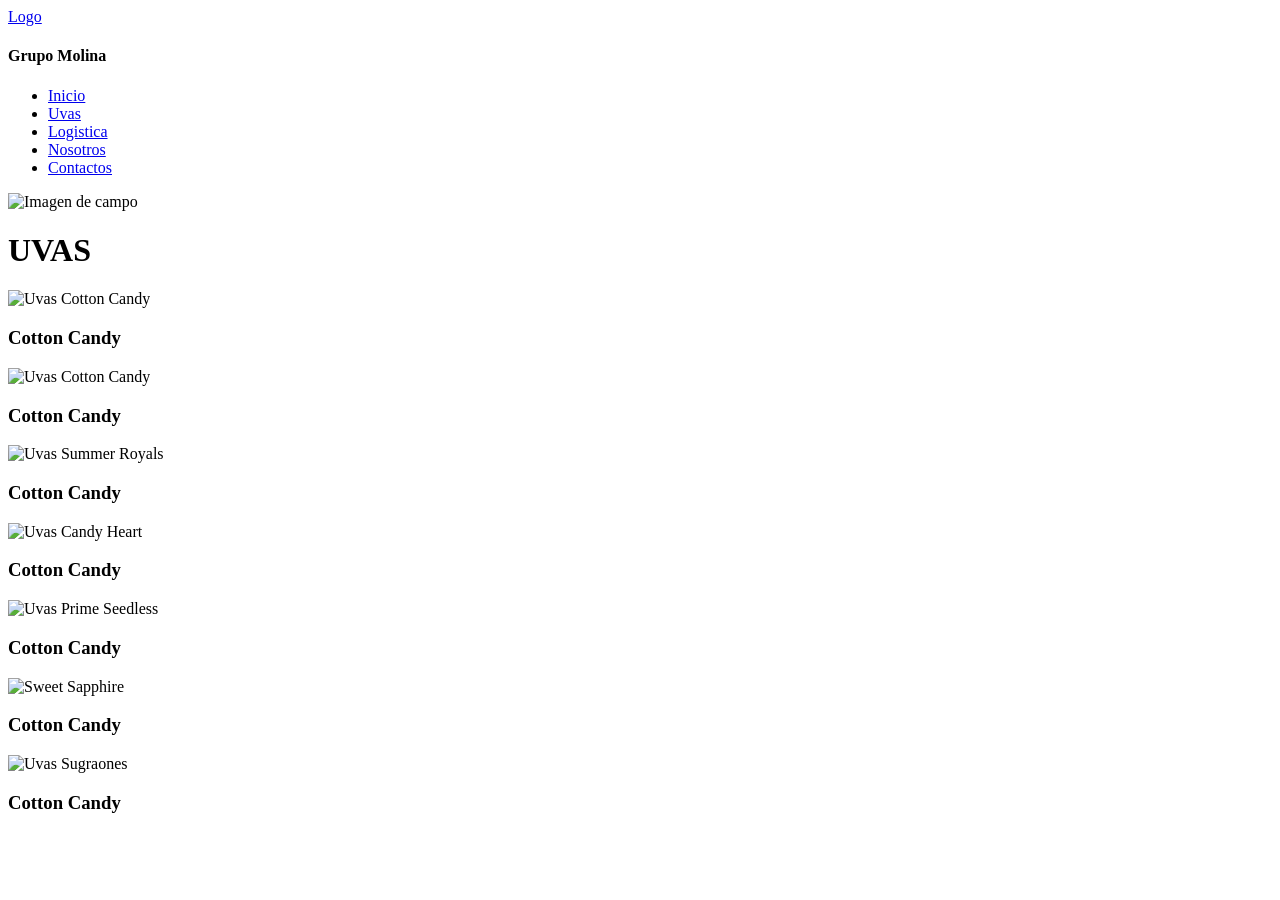
==== 03_SitioWeb/paginas/Catalogo.html @ 831503ab "Reestructura de arquitectura correcion de hojas estilos, implementacion de reglas, pagina, inicio, c" ====
<!DOCTYPE html>
<html lang="en">

<head>
    <meta charset="UTF-8">
    <meta name="viewport" content="width=device-width, initial-scale=1.0">
    <title>Catalogo de Uvas</title>
</head>

<body>
    <header>
        <a href=#>Logo</a>
        <h4>Grupo Molina</h4>
        <nav>
            <ul>
                <li> <a href=#>Inicio</a> </li>
                <li> <a href=#>Uvas</a> </li>
                <li> <a href=#>Logistica</a> </li>
                <li> <a href=#>Nosotros</a> </li>
                <li> <a href=#>Contactos</a> </li>
            </ul>
        </nav>
    <img src="FondoUvas.jpg" alt="Imagen de campo">
    <h1>UVAS</h1>
    </header>
    <aside>
        
    </aside>
    <section>
        <div>
            <img src="Img/CottonCandy.jpg" alt=" Uvas Cotton Candy">
            <h3>Cotton Candy</h3>
        </div>
        <div>
            <img src="Img/CottonCandy.jpg" alt=" Uvas Cotton Candy">
            <h3>Cotton Candy</h3>
        </div>
        <div>
            <img src="Img/SummerRoyals.jpg" alt=" Uvas Summer Royals">
            <h3>Cotton Candy</h3>
        </div>
        <div>
            <img src="Img/CandyHeart.jpg" alt=" Uvas Candy Heart">
            <h3>Cotton Candy</h3>
        </div>
        <div>
            <img src="Img/PrimeSeedless.jpg" alt=" Uvas Prime Seedless">
            <h3>Cotton Candy</h3>
        </div>
         <div>
            <img src="Img/SweetSapphire.jpg" alt=" Sweet Sapphire">
            <h3>Cotton Candy</h3>
        </div>
        <div>
            <img src="Img/Sugraones.jpg" alt=" Uvas Sugraones">
            <h3>Cotton Candy</h3>
        </div>
    </section>
</body>

</html>
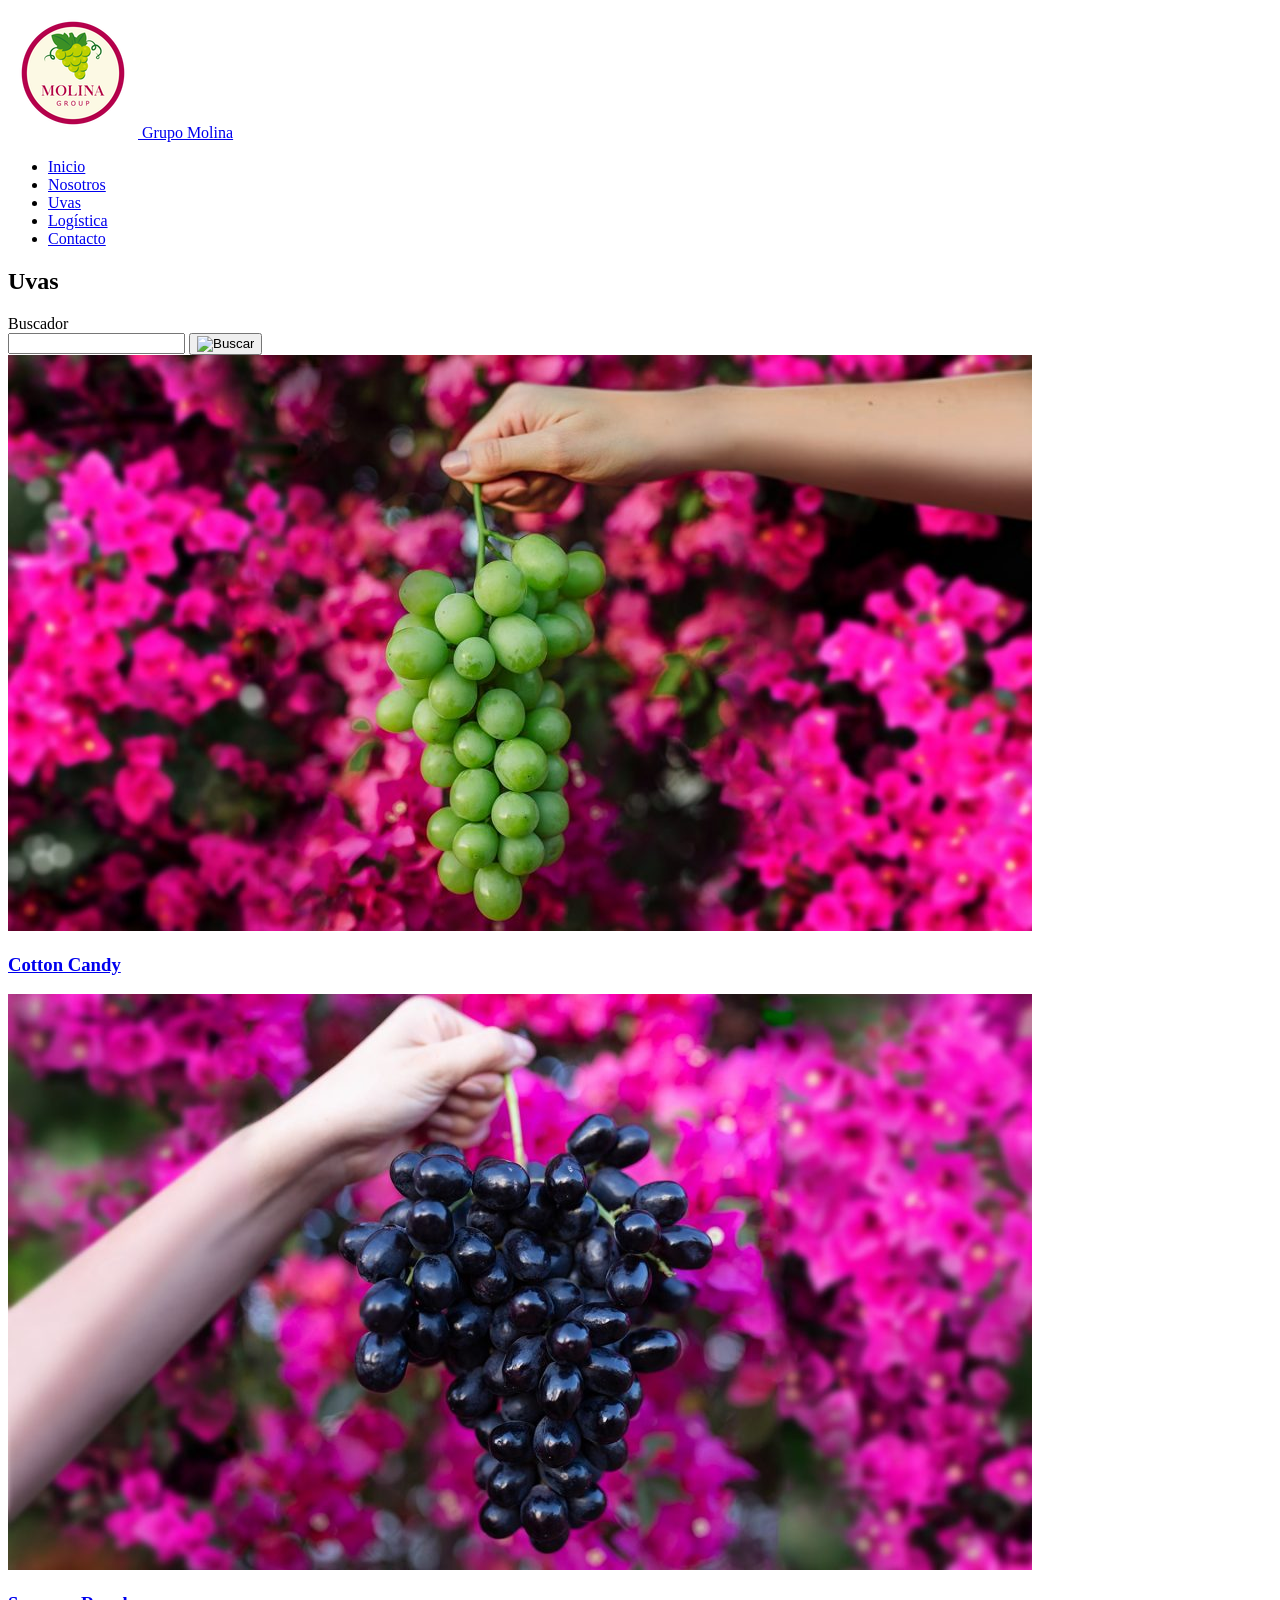
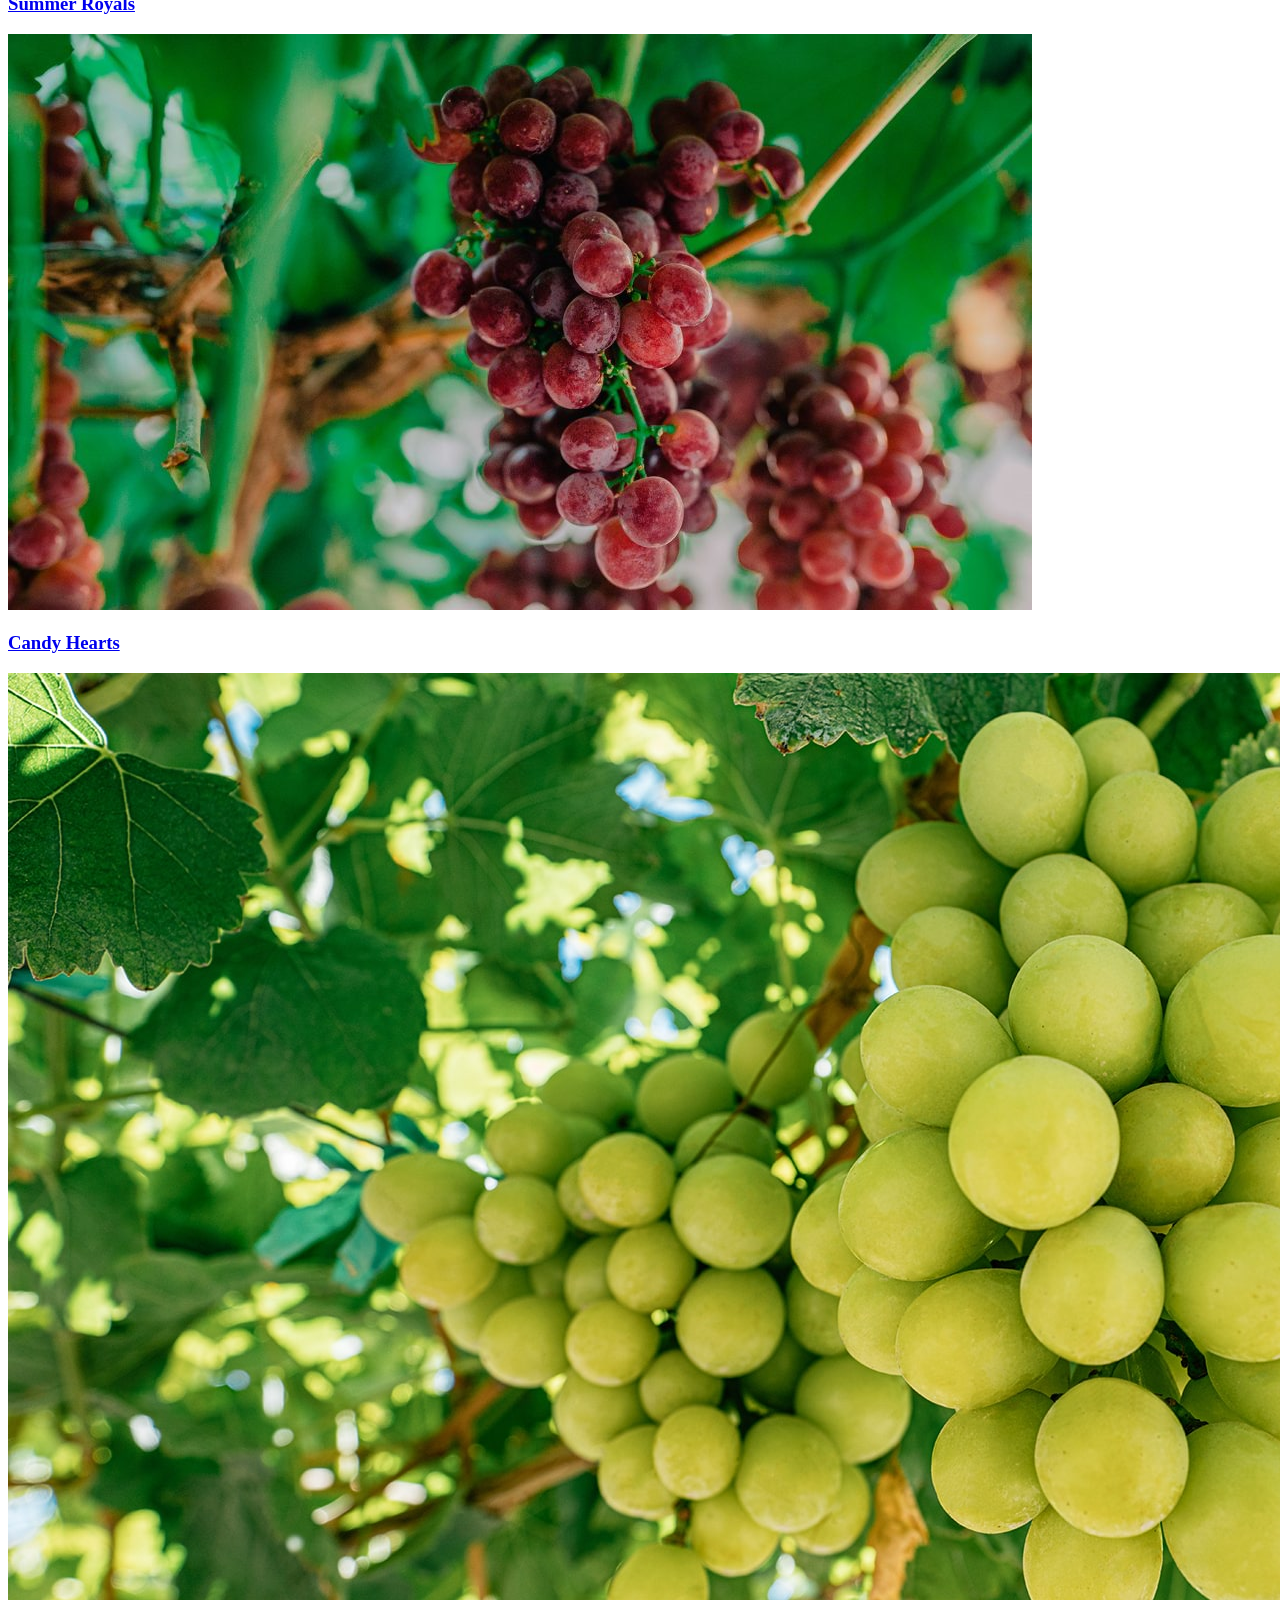
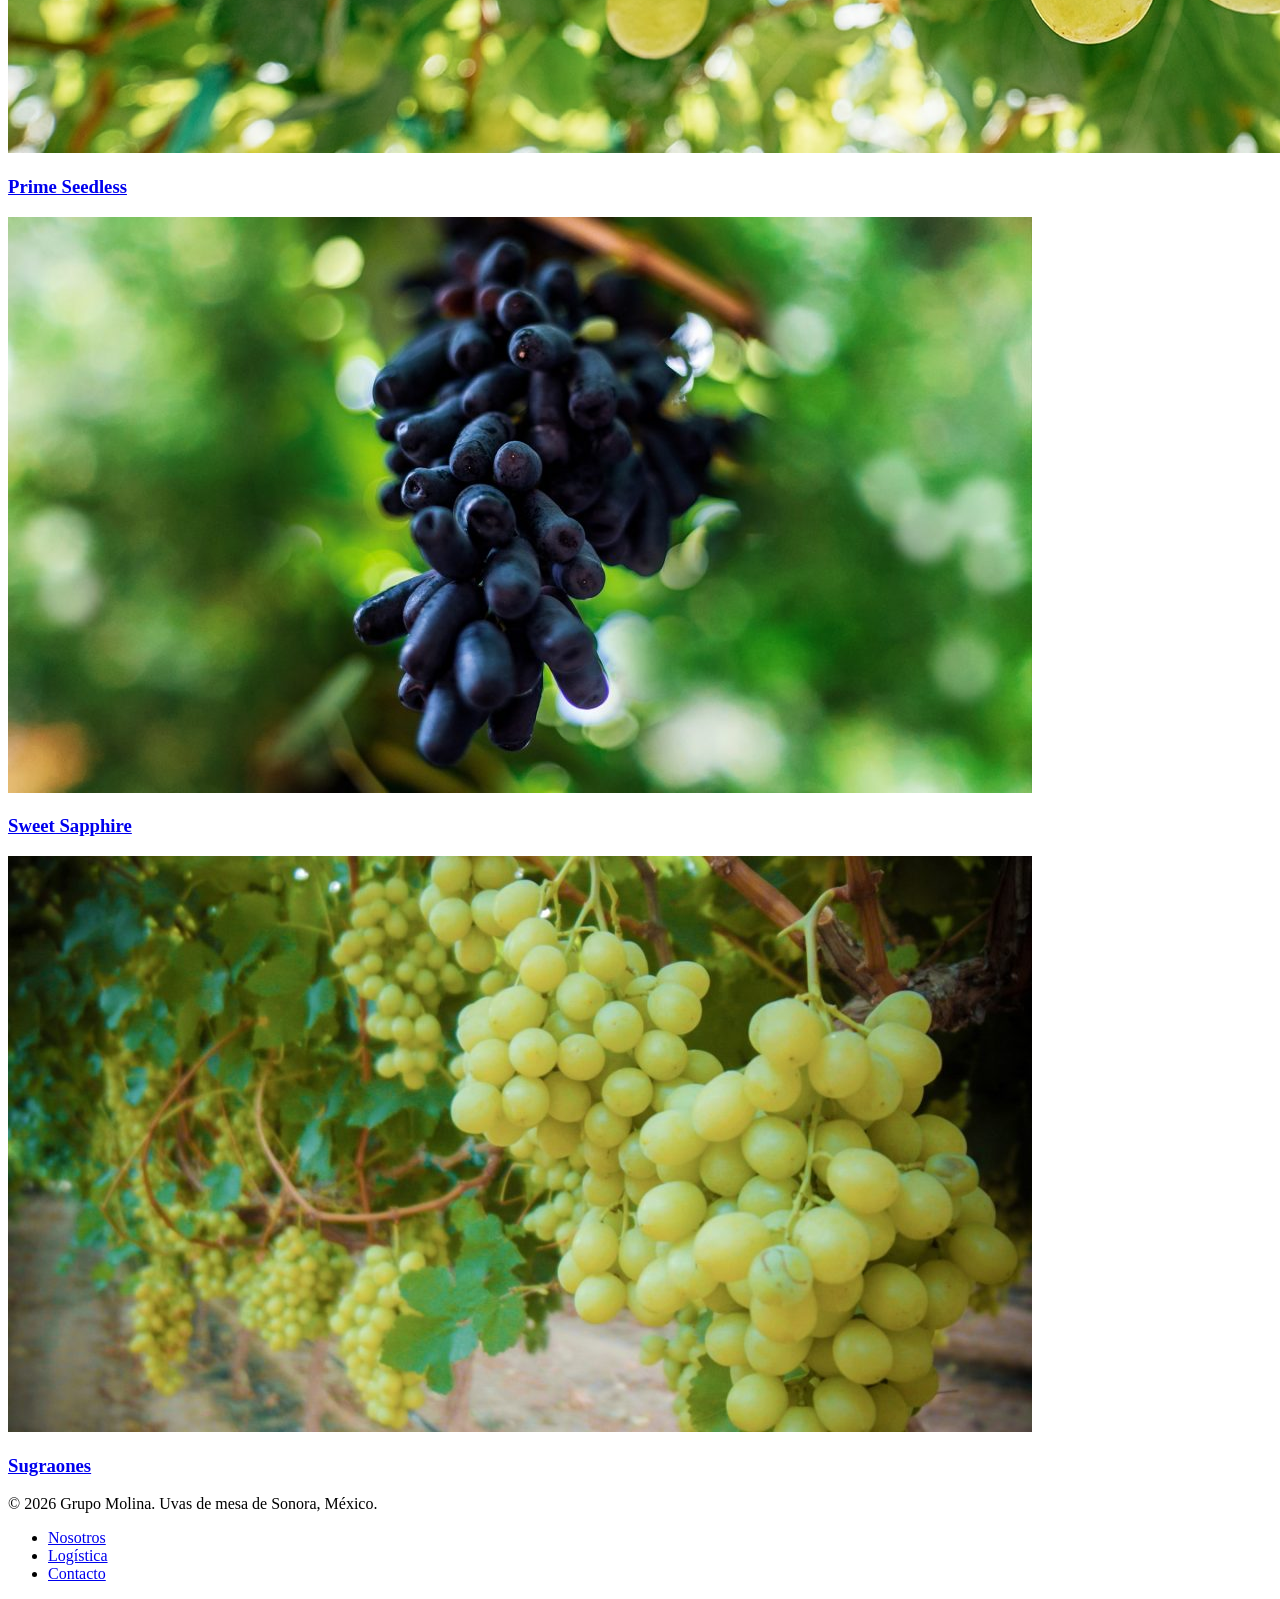
==== commit e0d8ed6b: "Etapa de diseno con CSS implementacion en Hoja, Logistica,Contacto e index" ====
--- a/03_SitioWeb/paginas/Catalogo.html
+++ b/03_SitioWeb/paginas/Catalogo.html
@@ -1,61 +1,117 @@
 <!DOCTYPE html>
-<html lang="en">
+<html lang="es">
+<head>
+  <meta charset="UTF-8">
+  <meta name="viewport" content="width=device-width, initial-scale=1.0">
+  <title>Uvas | Grupo Molina</title>
 
-<head>
-    <meta charset="UTF-8">
-    <meta name="viewport" content="width=device-width, initial-scale=1.0">
-    <title>Catalogo de Uvas</title>
 </head>
+<body>
 
-<body>
-    <header>
-        <a href=#>Logo</a>
-        <h4>Grupo Molina</h4>
-        <nav>
-            <ul>
-                <li> <a href=#>Inicio</a> </li>
-                <li> <a href=#>Uvas</a> </li>
-                <li> <a href=#>Logistica</a> </li>
-                <li> <a href=#>Nosotros</a> </li>
-                <li> <a href=#>Contactos</a> </li>
-            </ul>
-        </nav>
-    <img src="FondoUvas.jpg" alt="Imagen de campo">
-    <h1>UVAS</h1>
-    </header>
-    <aside>
-        
+  <header>
+    <a href="../index.html">
+      <img src="../imagenes/marca/logoMolina.png" alt="Logotipo de Grupo Molina">
+      <span>Grupo Molina</span>
+    </a>
+
+    <nav>
+      <ul>
+        <li><a href="../index.html">Inicio</a></li>
+        <li><a href="../paginas/Nosotros.html">Nosotros</a></li>
+        <li><a href="../paginas/Catalogo.html" class="activo">Uvas</a></li>
+        <li><a href="../paginas/Logistica.html">Logística</a></li>
+        <li><a href="../paginas/Contacto.html">Contacto</a></li>
+      </ul>
+    </nav>
+  </header>
+
+  <main>
+
+    <!-- Portada -->
+    <section class="hero">
+      <h1>Uvas</h1>
+    </section>
+
+    <!-- Buscador -->
+    <aside class="catalogo__buscador">
+      <label for="buscar">Buscador</label>
+      <div class="catalogo__campo">
+        <input type="text" id="buscar">
+        <button type="button">
+          <img src="../imagenes/general/Lupa.png" alt="Buscar">
+        </button>
+      </div>
     </aside>
-    <section>
-        <div>
-            <img src="Img/CottonCandy.jpg" alt=" Uvas Cotton Candy">
-            <h3>Cotton Candy</h3>
-        </div>
-        <div>
-            <img src="Img/CottonCandy.jpg" alt=" Uvas Cotton Candy">
-            <h3>Cotton Candy</h3>
-        </div>
-        <div>
-            <img src="Img/SummerRoyals.jpg" alt=" Uvas Summer Royals">
-            <h3>Cotton Candy</h3>
-        </div>
-        <div>
-            <img src="Img/CandyHeart.jpg" alt=" Uvas Candy Heart">
-            <h3>Cotton Candy</h3>
-        </div>
-        <div>
-            <img src="Img/PrimeSeedless.jpg" alt=" Uvas Prime Seedless">
-            <h3>Cotton Candy</h3>
-        </div>
-         <div>
-            <img src="Img/SweetSapphire.jpg" alt=" Sweet Sapphire">
-            <h3>Cotton Candy</h3>
-        </div>
-        <div>
-            <img src="Img/Sugraones.jpg" alt=" Uvas Sugraones">
-            <h3>Cotton Candy</h3>
-        </div>
+
+    <!-- Catálogo -->
+    <section class="catalogo__grid">
+      <div class="tarjeta-uva">
+        <a href="ProductoSelect.html">
+          <div class="tarjeta-uva__imagen">
+            <img src="../imagenes/uvas/CottonCandy.jpg" alt="Uvas Cotton Candy">
+          </div>
+          <h3 class="tarjeta-uva__nombre">Cotton Candy</h3>
+        </a>
+      </div>
+
+      <div class="tarjeta-uva">
+        <a href="ProductoSelect.html">
+          <div class="tarjeta-uva__imagen">
+            <img src="../imagenes/uvas/SummerRoyals.jpg" alt="Uvas Summer Royals">
+          </div>
+          <h3 class="tarjeta-uva__nombre">Summer Royals</h3>
+        </a>
+      </div>
+
+      <div class="tarjeta-uva">
+        <a href="ProductoSelect.html">
+          <div class="tarjeta-uva__imagen">
+            <img src="../imagenes/uvas/CandyHeart.jpg" alt="Uvas Candy Hearts">
+          </div>
+          <h3 class="tarjeta-uva__nombre">Candy Hearts</h3>
+        </a>
+      </div>
+
+      <div class="tarjeta-uva">
+        <a href="ProductoSelect.html">
+          <div class="tarjeta-uva__imagen">
+            <img src="../imagenes/uvas/PrimeSeedless.jpg" alt="Uvas Prime Seedless">
+          </div>
+          <h3 class="tarjeta-uva__nombre">Prime Seedless</h3>
+        </a>
+      </div>
+
+      <div class="tarjeta-uva">
+        <a href="ProductoSelect.html">
+          <div class="tarjeta-uva__imagen">
+            <img src="../imagenes/uvas/SweetSapphire.jpg" alt="Uvas Sweet Sapphire">
+          </div>
+          <h3 class="tarjeta-uva__nombre">Sweet Sapphire</h3>
+        </a>
+      </div>
+
+      <div class="tarjeta-uva">
+        <a href="ProductoSelect.html">
+          <div class="tarjeta-uva__imagen">
+            <img src="../imagenes/uvas/Sugraones.jpg" alt="Uvas Sugraones">
+          </div>
+          <h3 class="tarjeta-uva__nombre">Sugraones</h3>
+        </a>
+      </div>
     </section>
+
+  </main>
+
+  <footer>
+    <p>&copy; 2026 Grupo Molina. Uvas de mesa de Sonora, México.</p>
+    <nav>
+      <ul>
+        <li><a href="../paginas/Nosotros.html">Nosotros</a></li>
+        <li><a href="../paginas/Logistica.html">Logística</a></li>
+        <li><a href="../paginas/Contacto.html">Contacto</a></li>
+      </ul>
+    </nav>
+  </footer>
+
 </body>
-
 </html>
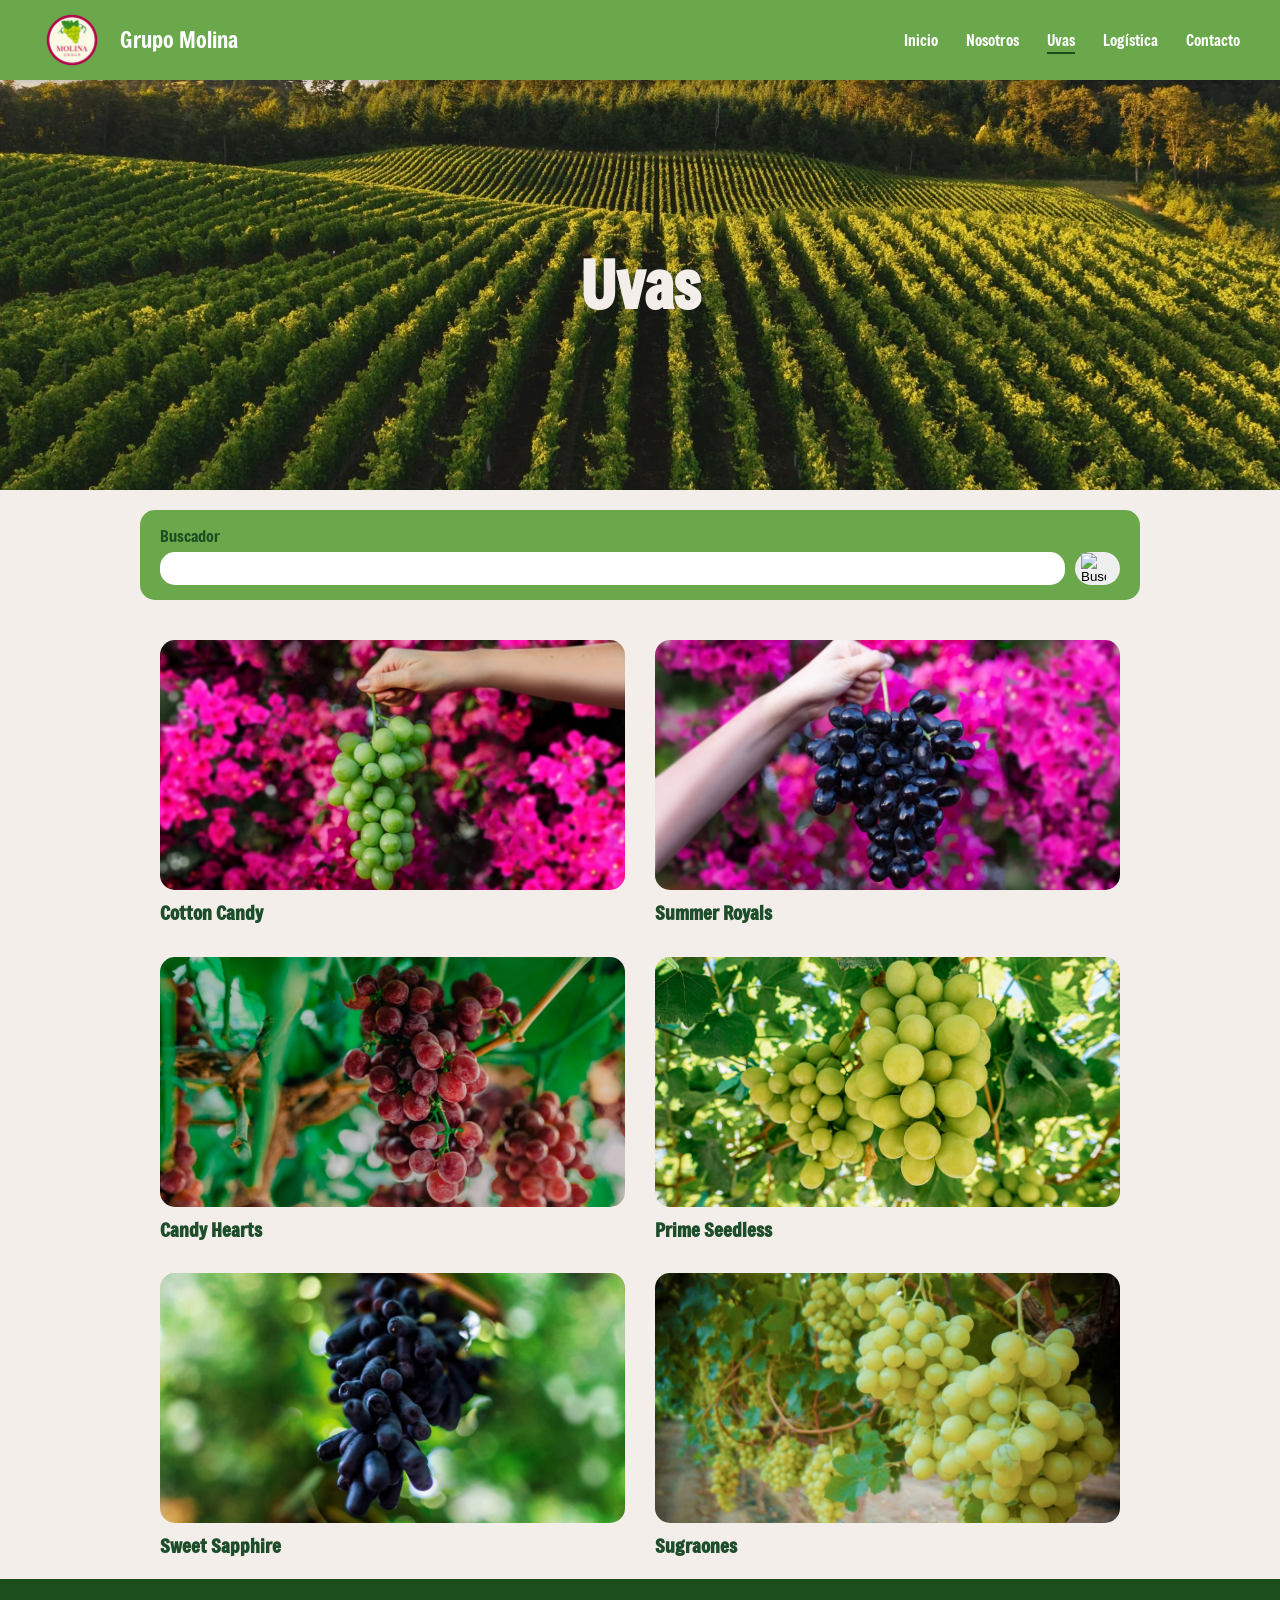
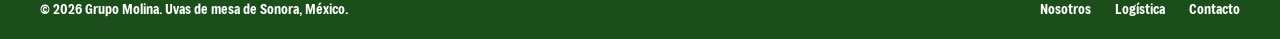
==== commit fdcaa227: "Catalogo terminado" ====
--- a/03_SitioWeb/paginas/Catalogo.html
+++ b/03_SitioWeb/paginas/Catalogo.html
@@ -1,21 +1,31 @@
 <!DOCTYPE html>
 <html lang="es">
+
 <head>
   <meta charset="UTF-8">
   <meta name="viewport" content="width=device-width, initial-scale=1.0">
-  <title>Uvas | Grupo Molina</title>
+    <link rel="preconnect" href="https://fonts.googleapis.com">
+    <link rel="preconnect" href="https://fonts.gstatic.com" crossorigin>
+    <link href="https://fonts.googleapis.com/css2?family=Freeman&family=Rubik+Dirt&display=swap" rel="stylesheet">
+    <link rel="preconnect" href="https://fonts.googleapis.com">
+    <link rel="preconnect" href="https://fonts.gstatic.com" crossorigin>
+    <link href="https://fonts.googleapis.com/css2?family=Freeman&family=Montserrat:wght@400;500&display=swap"
+      rel="stylesheet">
+    <link rel="stylesheet" href="../css/base.css">
+    <link rel="stylesheet" href="../css/catalogoEstilos.css">
+    <title>Uvas | Grupo Molina</title>
 
 </head>
+
 <body>
-
   <header>
-    <a href="../index.html">
-      <img src="../imagenes/marca/logoMolina.png" alt="Logotipo de Grupo Molina">
+    <a href="../index.html" class="marca">
+      <img src="../imagenes/marca/logoMolina.png" alt="Logotipo de Grupo Molina" class="marca-imagen">
       <span>Grupo Molina</span>
     </a>
 
-    <nav>
-      <ul>
+    <nav >
+      <ul >
         <li><a href="../index.html">Inicio</a></li>
         <li><a href="../paginas/Nosotros.html">Nosotros</a></li>
         <li><a href="../paginas/Catalogo.html" class="activo">Uvas</a></li>
@@ -29,7 +39,7 @@
 
     <!-- Portada -->
     <section class="hero">
-      <h1>Uvas</h1>
+      <h1 class="titulo">Uvas</h1>
     </section>
 
     <!-- Buscador -->
@@ -38,7 +48,7 @@
       <div class="catalogo__campo">
         <input type="text" id="buscar">
         <button type="button">
-          <img src="../imagenes/general/Lupa.png" alt="Buscar">
+          <img src="../imagenes/general/Lupa.png" alt="Buscar" >
         </button>
       </div>
     </aside>
@@ -114,4 +124,5 @@
   </footer>
 
 </body>
+
 </html>
--- a/03_SitioWeb/css/base.css
+++ b/03_SitioWeb/css/base.css
@@ -0,0 +1,134 @@
+:root {
+  --verde-claro: #6aaa4b;
+  --verde-oscuro: #1d4d22;
+  --crema: #f2eeea;
+  --rosa-panel: #d9c8c6;
+  --texto: #1d4d22;
+  --fuente-titulos: "Freeman", "Arial Narrow", sans-serif;
+  --fuente-formulario: "Montserrat", Arial, sans-serif;
+}
+
+*,
+*::before,
+*::after {
+  box-sizing: border-box;
+}
+
+body {
+  margin: 0;
+  background-color: var(--crema);
+  color: var(--texto);
+  font-family: var(--fuente-titulos);
+  line-height: 1.4;
+}
+
+img {
+  max-width: 100%;
+  display: block;
+}
+
+a {
+  color: inherit;
+}
+
+/* ---------- Encabezado ---------- */
+header {
+ position: sticky;
+  top: 0;
+  z-index: 100;
+  box-shadow: 0 2px 8px rgba(0, 0, 0, 0.15);
+
+  display: flex;
+  align-items: center;
+  justify-content: space-between;
+  gap: 1rem;
+  padding: 0.5rem 2.5rem;
+  background-color: var(--verde-claro);
+  color: #fff;
+}
+
+header > a {
+  display: flex;
+  align-items: center;
+  gap: 1rem;
+  text-decoration: none;
+  font-size: 1.4rem;
+}
+
+header img {
+  width: 64px;
+  height: 64px;
+  object-fit: contain;
+}
+
+header nav ul {
+  display: flex;
+  gap: 1.75rem;
+  margin: 0;
+  padding: 0;
+  list-style: none;
+}
+
+header nav a {
+  text-decoration: none;
+  font-size: 0.95rem;
+  padding-bottom: 2px;
+}
+
+header nav a:hover,
+header nav a.activo {
+  border-bottom: 2px solid var(--verde-oscuro);
+}
+
+/* ---------- Pie de página ---------- */
+footer {
+  display: flex;
+  justify-content: space-between;
+  align-items: center;
+  flex-wrap: wrap;
+  gap: 1rem;
+  padding: 1.25rem 2.5rem;
+  background-color: var(--verde-oscuro);
+  color: #fff;
+  font-size: 0.9rem;
+}
+
+footer p {
+  margin: 0;
+}
+
+footer ul {
+  display: flex;
+  gap: 1.5rem;
+  margin: 0;
+  padding: 0;
+  list-style: none;
+}
+
+footer a {
+  text-decoration: none;
+}
+
+footer a:hover {
+  text-decoration: underline;
+}
+
+/* ---------- Responsivo ---------- */
+@media (max-width: 700px) {
+  header {
+    flex-direction: column;
+    padding: 0.75rem 1rem;
+  }
+
+  header nav ul {
+    gap: 1rem;
+    flex-wrap: wrap;
+    justify-content: center;
+  }
+
+  footer {
+    flex-direction: column;
+    text-align: center;
+    padding: 1.25rem 1rem;
+  }
+}
--- a/03_SitioWeb/css/catalogoEstilos.css
+++ b/03_SitioWeb/css/catalogoEstilos.css
@@ -0,0 +1,93 @@
+/* Solo Catalogo */
+:root {
+  --crema: #f3eee9;
+  --verde: #2d5a3d;
+  --verde-oscuro: #1c4e1c;
+  --verde-claro: #6aa84b;
+  --verde-suave: #80b65f;
+  --verde-catalogo: #147645;
+  --lavanda: #d1bcd0;
+  --fuente-principal: "Freeman", sans-serif;
+}
+/* ENCABEZADO */
+
+.titulo{
+font-size: clamp(2.5rem, 6vw, 4rem);
+font-weight: 700;
+color: var(--crema);
+text-align: center;
+margin: 0;
+
+}
+.hero{
+  background-image: url(../imagenes/general/FondoUvas.jpg);
+  background-size: cover;
+  background-position: center; 
+  object-fit: fill;
+  width: 100%;
+  min-height: 410px;
+  display: flex;
+  justify-content: center;
+   align-items: center;
+}
+
+
+
+/* BUSCADOR */
+.catalogo__buscador {
+  max-width: 1000px;
+  margin: 20px auto;
+  padding: 15px 20px;
+  background-color: var(--verde-claro);
+  border-radius: 15px; 
+}
+
+.catalogo__campo {
+  display: flex;
+  gap: 10px;
+  margin-top: 5px;
+  background-color: var(--verde-claro);
+}
+
+.catalogo__campo input {
+  flex: 1;
+  padding: 8px;
+  border-radius: 15px;
+  border: none;
+}
+
+.catalogo__campo button {
+  width: 45px;
+  border-radius: 60px;
+  border: none; 
+}
+
+.catalogo__campo button img {
+  width: 25px;
+}
+
+/* PRODUCTOS */
+.catalogo__grid {
+  display: grid;
+  grid-template-columns: 1fr 1fr;
+  gap: 30px;
+  max-width: 1000px;
+  margin: 0 auto;
+  padding: 20px;
+}
+
+.tarjeta-uva a {
+  color: #1E4D2B;
+  text-decoration: none;
+}
+
+.tarjeta-uva__imagen img {
+  border-radius: 15px;
+  width: 100%;
+  height: 250px;
+  object-fit: cover;
+}
+
+.tarjeta-uva__nombre {
+  margin: 10px 0 0;
+}
